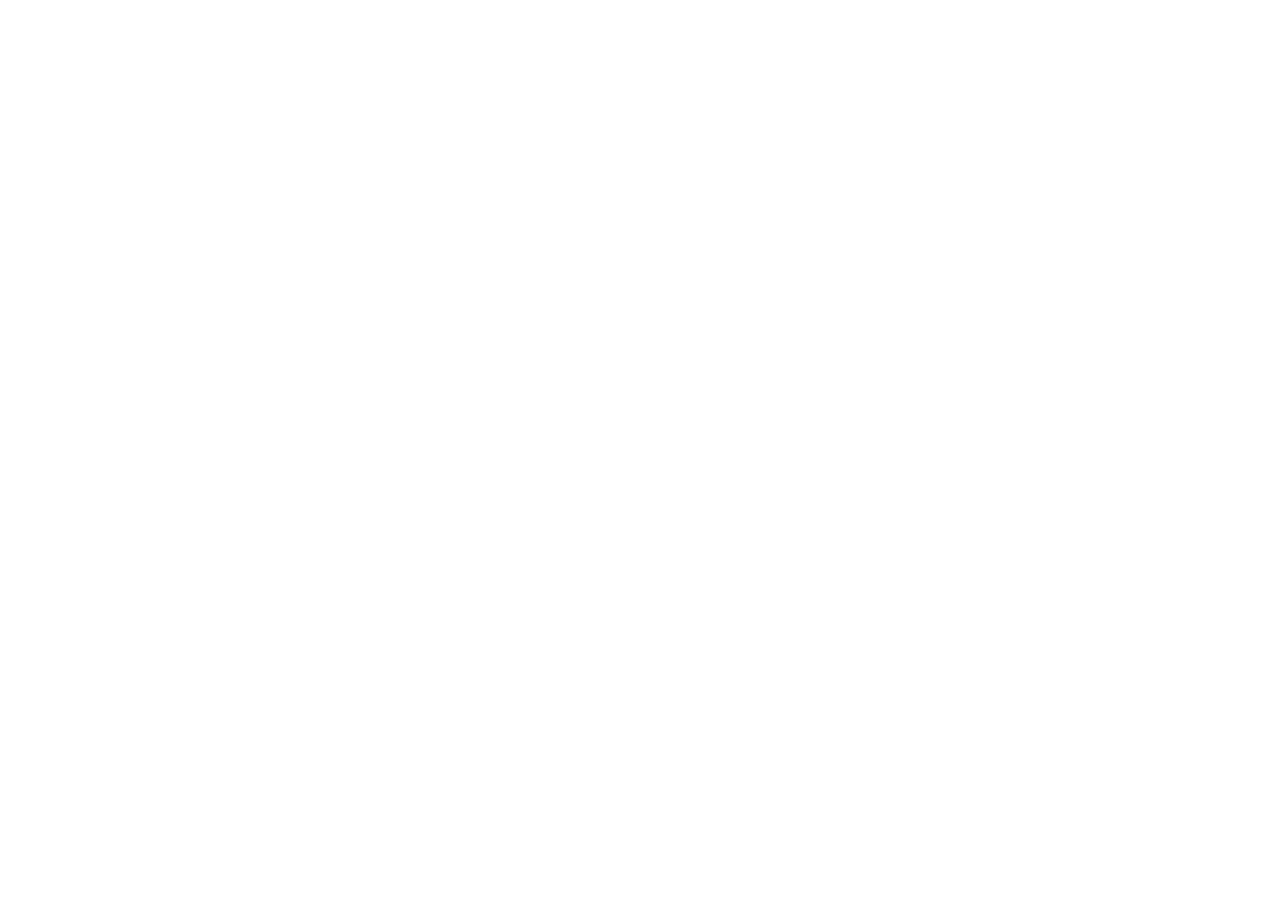
==== index.html @ 96e29d8b "primer-commit" ====
<!DOCTYPE html>
<html lang="en">
<head>
    <meta charset="UTF-8">
    <meta name="viewport" content="width=device-width, initial-scale=1.0">
    <title>Document</title>
</head>
<body>
    <script src="./main.js"></script>
</body>
</html>
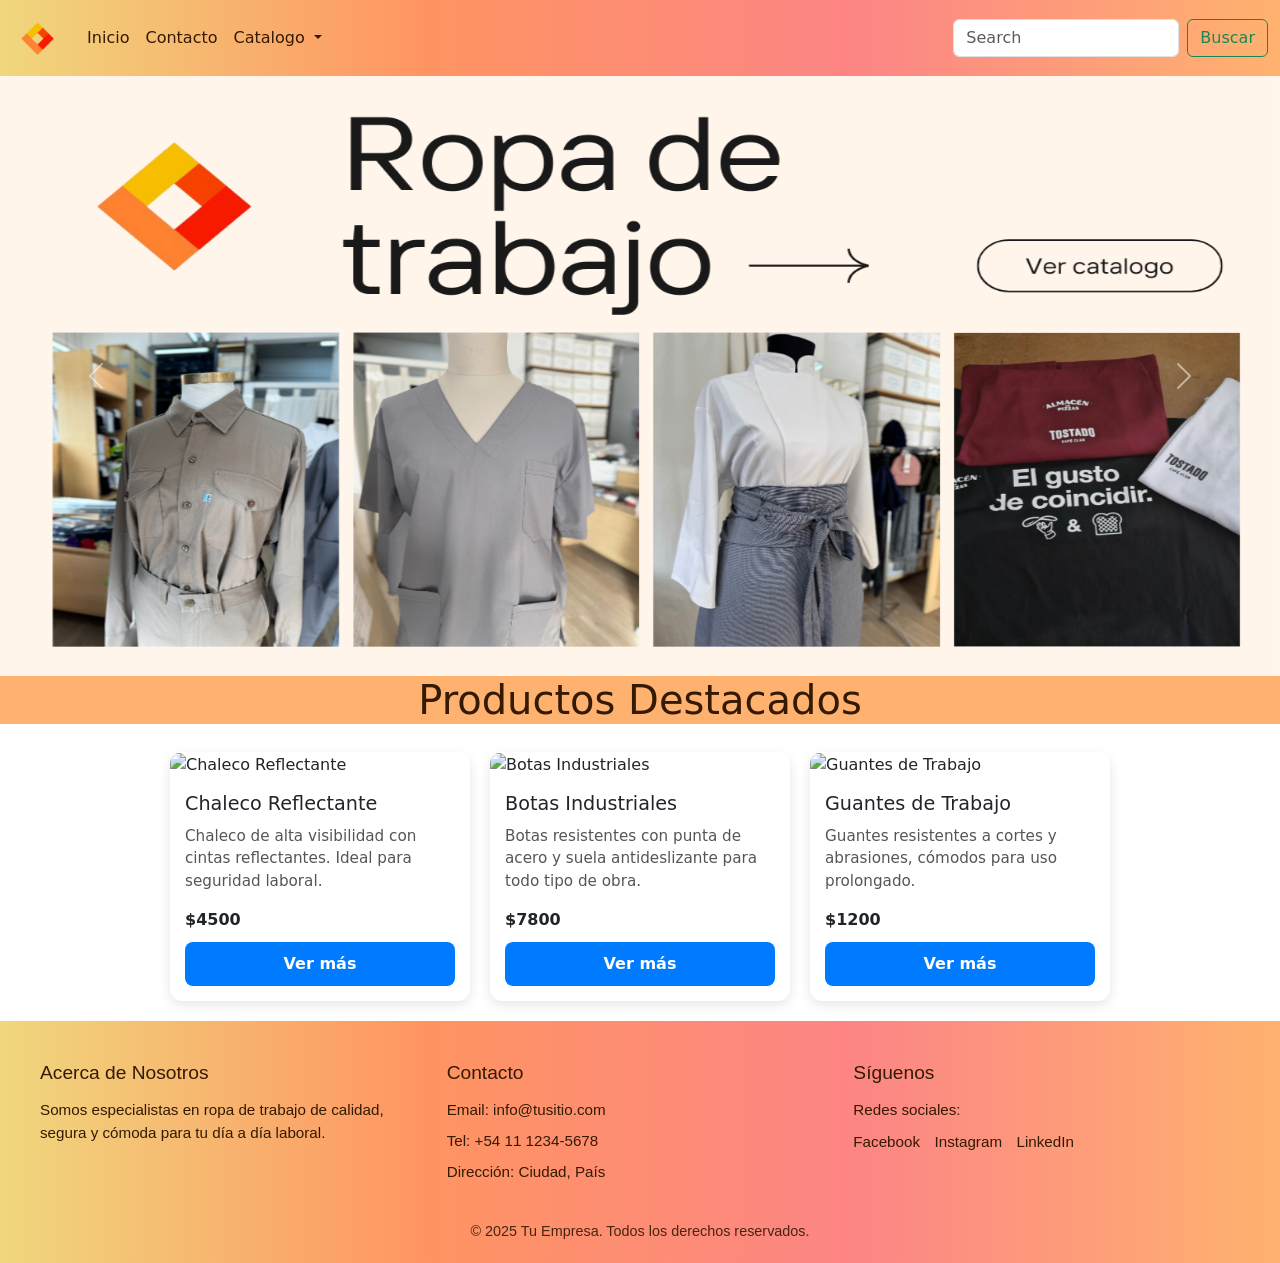
==== commit 64211ffd: "integracion-javascript" ====
--- a/index.html
+++ b/index.html
@@ -1,11 +1,153 @@
 <!DOCTYPE html>
 <html lang="en">
+
 <head>
     <meta charset="UTF-8">
     <meta name="viewport" content="width=device-width, initial-scale=1.0">
+    <link rel="stylesheet" href="./styles.css">
+    <link href="https://cdn.jsdelivr.net/npm/bootstrap@5.3.7/dist/css/bootstrap.min.css" rel="stylesheet"
+        integrity="sha384-LN+7fdVzj6u52u30Kp6M/trliBMCMKTyK833zpbD+pXdCLuTusPj697FH4R/5mcr" crossorigin="anonymous">
     <title>Document</title>
 </head>
+
 <body>
-    <script src="./main.js"></script>
+    <header>
+        <nav class="navbar navbar-expand-lg bg-body-tertiary">
+            <div class="container-fluid">
+                <a class="navbar-brand" href="#"><img
+                        src="./imagenes/43d55f45-c905-48ce-8552-bac542ca8ee4-removebg-preview.png" alt=""></a>
+                <button class="navbar-toggler" type="button" data-bs-toggle="collapse"
+                    data-bs-target="#navbarSupportedContent" aria-controls="navbarSupportedContent"
+                    aria-expanded="false" aria-label="Toggle navigation">
+                    <span class="navbar-toggler-icon"></span>
+                </button>
+                <div class="collapse navbar-collapse" id="navbarSupportedContent">
+                    <ul class="navbar-nav me-auto mb-2 mb-lg-0">
+                        <li class="nav-item">
+                            <a class="nav-link active" aria-current="page" href="#">Inicio</a>
+                        </li>
+                        <li class="nav-item">
+                            <a class="nav-link" href="#">Contacto</a>
+                        </li>
+                        <li class="nav-item dropdown">
+                            <a class="nav-link dropdown-toggle" href="#" role="button" data-bs-toggle="dropdown"
+                                aria-expanded="false">
+                                Catalogo
+                            </a>
+                            <ul class="dropdown-menu">
+                                <li><a class="dropdown-item" href="#">Sanidad</a></li>
+                                <li><a class="dropdown-item" href="#">Construcion</a></li>
+                                <li><a class="dropdown-item" href="#">Gastronomia</a></li>
+                            </ul>
+
+                    </ul>
+                    <form class="d-flex" role="search">
+                        <input class="form-control me-2" type="search" placeholder="Search" aria-label="Search" />
+                        <button class="btn btn-outline-success" type="submit">Buscar</button>
+                    </form>
+                </div>
+            </div>
+        </nav>
+    </header>
+    <section class="carrousel">
+        <div id="carouselExample" class="carousel slide">
+            <div class="carousel-inner">
+                <div class="carousel-item active">
+                    <img src="./imagenes/Sin título (Sitio web).png" class="d-block w-100" alt="...">
+                </div>
+                <div class="carousel-item">
+                    <img src="./imagenes/Sin título (Sitio web) (1).png" class="d-block w-100" alt="...">
+                </div>
+            </div>
+            <button class="carousel-control-prev" type="button" data-bs-target="#carouselExample" data-bs-slide="prev">
+                <span class="carousel-control-prev-icon" aria-hidden="true"></span>
+                <span class="visually-hidden">Previous</span>
+            </button>
+            <button class="carousel-control-next" type="button" data-bs-target="#carouselExample" data-bs-slide="next">
+                <span class="carousel-control-next-icon" aria-hidden="true"></span>
+                <span class="visually-hidden">Next</span>
+            </button>
+        </div>
+    </section>
+    <div class="productos-destacados">
+        <h1>Productos Destacados</h1>
+    </div>
+    <section class="tarjetas-container">
+        <div class="tarjeta">
+            <div class="tarjeta-imagen">
+                <img src="ruta-de-tu-imagen1.jpg" alt="Chaleco Reflectante">
+            </div>
+            <div class="tarjeta-contenido">
+                <h3 class="tarjeta-titulo">Chaleco Reflectante</h3>
+                <p class="tarjeta-descripcion">Chaleco de alta visibilidad con cintas reflectantes. Ideal para seguridad
+                    laboral.</p>
+                <span class="tarjeta-precio">$4500</span>
+                <a href="#" class="tarjeta-boton">Ver más</a>
+            </div>
+        </div>
+
+        <!-- Tarjeta 2 -->
+        <div class="tarjeta">
+            <div class="tarjeta-imagen">
+                <img src="ruta-de-tu-imagen2.jpg" alt="Botas Industriales">
+            </div>
+            <div class="tarjeta-contenido">
+                <h3 class="tarjeta-titulo">Botas Industriales</h3>
+                <p class="tarjeta-descripcion">Botas resistentes con punta de acero y suela antideslizante para todo
+                    tipo de obra.</p>
+                <span class="tarjeta-precio">$7800</span>
+                <a href="#" class="tarjeta-boton">Ver más</a>
+            </div>
+        </div>
+
+        <!-- Tarjeta 3 -->
+        <div class="tarjeta">
+            <div class="tarjeta-imagen">
+                <img src="ruta-de-tu-imagen3.jpg" alt="Guantes de Trabajo">
+            </div>
+            <div class="tarjeta-contenido">
+                <h3 class="tarjeta-titulo">Guantes de Trabajo</h3>
+                <p class="tarjeta-descripcion">Guantes resistentes a cortes y abrasiones, cómodos para uso prolongado.
+                </p>
+                <span class="tarjeta-precio">$1200</span>
+                <a href="#" class="tarjeta-boton">Ver más</a>
+            </div>
+        </div>
+    </section>
+
+
+    <footer class="footer">
+        <div class="footer-container">
+            <div class="footer-seccion">
+                <h4>Acerca de Nosotros</h4>
+                <p>Somos especialistas en ropa de trabajo de calidad, segura y cómoda para tu día a día laboral.</p>
+            </div>
+            <div class="footer-seccion">
+                <h4>Contacto</h4>
+                <p>Email: info@tusitio.com</p>
+                <p>Tel: +54 11 1234-5678</p>
+                <p>Dirección: Ciudad, País</p>
+            </div>
+            <div class="footer-seccion">
+                <h4>Síguenos</h4>
+                <p>Redes sociales:</p>
+                <div class="social-icons">
+                    <a href="#">Facebook</a>
+                    <a href="#">Instagram</a>
+                    <a href="#">LinkedIn</a>
+                </div>
+            </div>
+        </div>
+        <div class="footer-copy">
+            &copy; 2025 Tu Empresa. Todos los derechos reservados.
+        </div>
+    </footer>
+
+    <script src="https://cdn.jsdelivr.net/npm/bootstrap@5.3.7/dist/js/bootstrap.bundle.min.js"
+        integrity="sha384-ndDqU0Gzau9qJ1lfW4pNLlhNTkCfHzAVBReH9diLvGRem5+R9g2FzA8ZGN954O5Q"
+        crossorigin="anonymous"></script>
+    <script src="main.js"></script>
+
 </body>
+
 </html>
--- a/styles.css
+++ b/styles.css
@@ -0,0 +1,192 @@
+/* General */
+body {
+    margin: 0;
+    font-family: 'Poppins', sans-serif;
+    background-color: #fffaf5;
+    /* fondo claro */
+}
+
+/*NAV*/
+.navbar {
+    background: linear-gradient(90deg, #f0d77d, #ff9462, #fc8585, #ffb26f);
+    padding: 15px 40px;
+    position: absolute;
+    width: 100%;
+    z-index: 10;
+}
+
+.navbar-brand img {
+    height: 50px;
+}
+
+.nav-link {
+    color: #351a03 !important;
+    font-weight: 500;
+    transition: color 0.3s ease;
+}
+
+.nav-link:hover {
+    color: #F9C80E !important;
+}
+
+.dropdown-menu {
+    background: white;
+    border: none;
+}
+
+/* .dropdown-item {
+    color: #351a03 !important;
+}
+ */
+/*CARROUSEL*/
+
+.carousel-inner img {
+    height: 600px;
+}
+
+/*TARJETAS*/
+
+.productos-destacados{
+    color: #351a03;
+    background-color: #ffb26f;
+    text-align: center;
+
+}
+.tarjetas-container {
+    display: flex;
+    flex-wrap: wrap;
+    gap: 20px;
+    justify-content: center;
+    padding: 20px;
+}
+
+.tarjeta {
+    background-color: #fff;
+    border-radius: 12px;
+    overflow: hidden;
+    width: 300px;
+    box-shadow: 0 4px 12px rgba(0, 0, 0, 0.1);
+    display: flex;
+    flex-direction: column;
+    transition: transform 0.2s, box-shadow 0.2s;
+}
+
+.tarjeta:hover {
+    transform: translateY(-5px);
+    box-shadow: 0 8px 20px rgba(0, 0, 0, 0.2);
+}
+
+.tarjeta-imagen img {
+    width: 100%;
+    height: 200px;
+    object-fit: cover;
+}
+
+.tarjeta-contenido {
+    padding: 15px;
+    display: flex;
+    flex-direction: column;
+    flex-grow: 1;
+}
+
+.tarjeta-titulo {
+    font-size: 1.2rem;
+    margin-bottom: 10px;
+}
+
+.tarjeta-descripcion {
+    font-size: 0.95rem;
+    color: #555;
+    margin-bottom: 15px;
+    flex-grow: 1;
+}
+
+.tarjeta-precio {
+    font-weight: bold;
+    margin-bottom: 10px;
+}
+
+.tarjeta-boton {
+    text-decoration: none;
+    text-align: center;
+    padding: 10px 0;
+    background-color: #007bff;
+    color: #fff;
+    border-radius: 8px;
+    font-weight: bold;
+    transition: background-color 0.2s;
+}
+
+.tarjeta-boton:hover {
+    background-color: #0056b3;
+}
+
+
+@media (max-width: 650px) {
+    .tarjeta {
+        width: 90%;
+    }
+}
+
+/*FOOTER*/
+.footer {
+    background: linear-gradient(90deg, #f0d77d, #ff9462, #fc8585, #ffb26f);
+    color: #351a03;
+    padding: 40px 20px 20px 20px;
+    font-family: Arial, sans-serif;
+}
+
+.footer-container {
+    display: flex;
+    flex-wrap: wrap;
+    justify-content: space-between;
+    gap: 20px;
+    max-width: 1200px;
+    margin: 0 auto;
+}
+
+.footer-seccion {
+    flex: 1 1 250px;
+}
+
+.footer-seccion h4 {
+    margin-bottom: 15px;
+    font-size: 1.2rem;
+}
+
+.footer-seccion p,
+.footer-seccion a {
+    font-size: 0.95rem;
+    color: #351a03;
+    text-decoration: none;
+    margin-bottom: 8px;
+}
+
+.footer-seccion a:hover {
+    text-decoration: underline;
+}
+
+.social-icons a {
+    display: inline-block;
+    margin-right: 10px;
+}
+
+.footer-copy {
+    text-align: center;
+    margin-top: 30px;
+    font-size: 0.9rem;
+    opacity: 0.9;
+}
+
+/* Responsivo */
+@media (max-width: 768px) {
+    .footer-container {
+        flex-direction: column;
+        align-items: center;
+        text-align: center;
+    }
+
+    .footer-seccion {
+        flex: unset;
+    }
+}
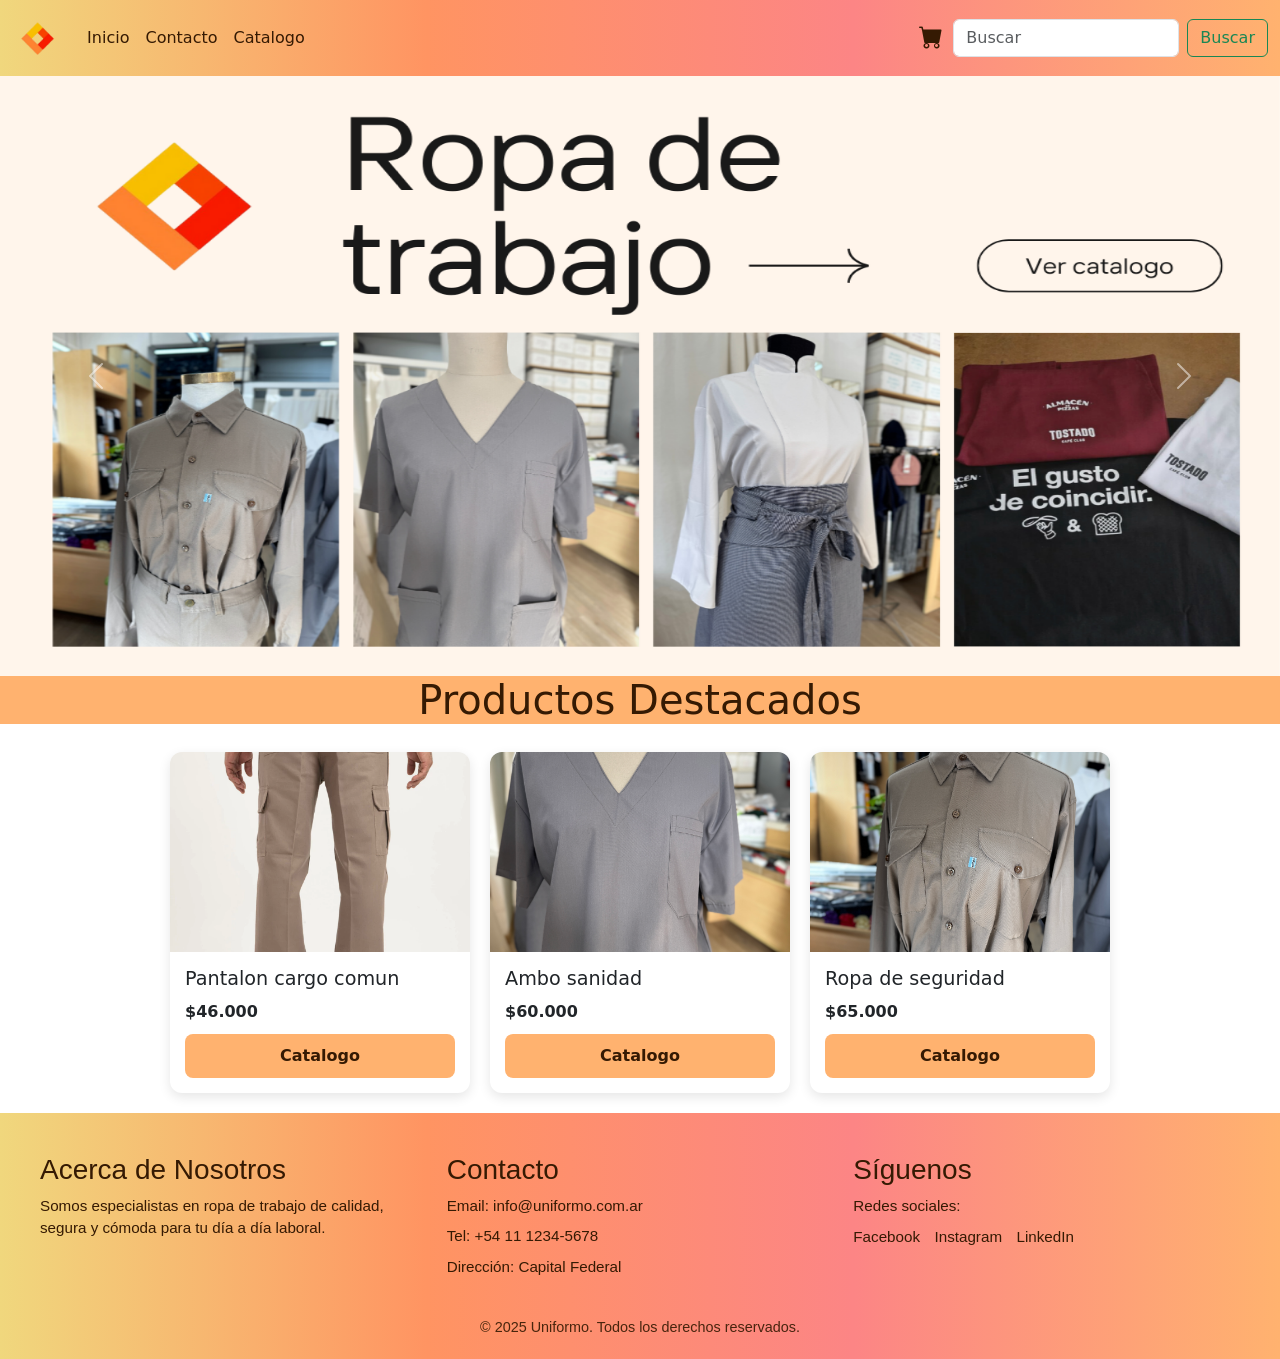
==== commit d3aa77c0: "correcion" ====
--- a/index.html
+++ b/index.html
@@ -1,153 +1,186 @@
 <!DOCTYPE html>
 <html lang="en">
+  <head>
+    <meta charset="UTF-8" />
+    <meta name="viewport" content="width=device-width, initial-scale=1.0" />
+    <link
+      rel="stylesheet"
+      href="https://cdn.jsdelivr.net/npm/bootstrap-icons@1.11.1/font/bootstrap-icons.css"
+    />
+    <link rel="stylesheet" href="./styles.css" />
+    <link
+      href="https://cdn.jsdelivr.net/npm/bootstrap@5.3.7/dist/css/bootstrap.min.css"
+      rel="stylesheet"
+      integrity="sha384-LN+7fdVzj6u52u30Kp6M/trliBMCMKTyK833zpbD+pXdCLuTusPj697FH4R/5mcr"
+      crossorigin="anonymous"
+    />
+    <title>Uniformo</title>
+  </head>
 
-<head>
-    <meta charset="UTF-8">
-    <meta name="viewport" content="width=device-width, initial-scale=1.0">
-    <link rel="stylesheet" href="./styles.css">
-    <link href="https://cdn.jsdelivr.net/npm/bootstrap@5.3.7/dist/css/bootstrap.min.css" rel="stylesheet"
-        integrity="sha384-LN+7fdVzj6u52u30Kp6M/trliBMCMKTyK833zpbD+pXdCLuTusPj697FH4R/5mcr" crossorigin="anonymous">
-    <title>Document</title>
-</head>
+  <body>
+    <header>
+      <nav class="navbar navbar-expand-lg bg-body-tertiary">
+        <div class="container-fluid">
+          <a class="navbar-brand" href="#"
+            ><img
+              src="./image/43d55f45-c905-48ce-8552-bac542ca8ee4-removebg-preview.png"
+              alt=""
+          /></a>
+          <button
+            class="navbar-toggler"
+            type="button"
+            data-bs-toggle="collapse"
+            data-bs-target="#navbarSupportedContent"
+            aria-controls="navbarSupportedContent"
+            aria-expanded="false"
+            aria-label="Toggle navigation"
+          >
+            <span class="navbar-toggler-icon"></span>
+          </button>
+          <div class="collapse navbar-collapse" id="navbarSupportedContent">
+            <ul class="navbar-nav me-auto mb-2 mb-lg-0">
+              <li class="nav-item">
+                <a class="nav-link active" aria-current="page" href="#"
+                  >Inicio</a
+                >
+              </li>
+              <li class="nav-item">
+                <a class="nav-link" href="./pages/contacto.html">Contacto</a>
+              </li>
+                   <li class="nav-item">
+                <a class="nav-link" href="./pages/catalogo.html">Catalogo</a>
+              </li>
+            </ul>
 
-<body>
-    <header>
-        <nav class="navbar navbar-expand-lg bg-body-tertiary">
-            <div class="container-fluid">
-                <a class="navbar-brand" href="#"><img
-                        src="./imagenes/43d55f45-c905-48ce-8552-bac542ca8ee4-removebg-preview.png" alt=""></a>
-                <button class="navbar-toggler" type="button" data-bs-toggle="collapse"
-                    data-bs-target="#navbarSupportedContent" aria-controls="navbarSupportedContent"
-                    aria-expanded="false" aria-label="Toggle navigation">
-                    <span class="navbar-toggler-icon"></span>
-                </button>
-                <div class="collapse navbar-collapse" id="navbarSupportedContent">
-                    <ul class="navbar-nav me-auto mb-2 mb-lg-0">
-                        <li class="nav-item">
-                            <a class="nav-link active" aria-current="page" href="#">Inicio</a>
-                        </li>
-                        <li class="nav-item">
-                            <a class="nav-link" href="#">Contacto</a>
-                        </li>
-                        <li class="nav-item dropdown">
-                            <a class="nav-link dropdown-toggle" href="#" role="button" data-bs-toggle="dropdown"
-                                aria-expanded="false">
-                                Catalogo
-                            </a>
-                            <ul class="dropdown-menu">
-                                <li><a class="dropdown-item" href="#">Sanidad</a></li>
-                                <li><a class="dropdown-item" href="#">Construcion</a></li>
-                                <li><a class="dropdown-item" href="#">Gastronomia</a></li>
-                            </ul>
-
-                    </ul>
-                    <form class="d-flex" role="search">
-                        <input class="form-control me-2" type="search" placeholder="Search" aria-label="Search" />
-                        <button class="btn btn-outline-success" type="submit">Buscar</button>
-                    </form>
-                </div>
-            </div>
-        </nav>
+            <form class="d-flex" role="search">
+              <a href="./pages/carito.html" class="cart-icon">
+                <i class="bi bi-cart-fill"></i>
+              </a>
+              <input
+                class="form-control me-2"
+                type="search"
+                placeholder="Buscar"
+                aria-label="search"
+              />
+              <button class="btn btn-outline-success" type="submit">
+                Buscar
+              </button>
+            </form>
+          </div>
+        </div>
+      </nav>
     </header>
     <section class="carrousel">
-        <div id="carouselExample" class="carousel slide">
-            <div class="carousel-inner">
-                <div class="carousel-item active">
-                    <img src="./imagenes/Sin título (Sitio web).png" class="d-block w-100" alt="...">
-                </div>
-                <div class="carousel-item">
-                    <img src="./imagenes/Sin título (Sitio web) (1).png" class="d-block w-100" alt="...">
-                </div>
-            </div>
-            <button class="carousel-control-prev" type="button" data-bs-target="#carouselExample" data-bs-slide="prev">
-                <span class="carousel-control-prev-icon" aria-hidden="true"></span>
-                <span class="visually-hidden">Previous</span>
-            </button>
-            <button class="carousel-control-next" type="button" data-bs-target="#carouselExample" data-bs-slide="next">
-                <span class="carousel-control-next-icon" aria-hidden="true"></span>
-                <span class="visually-hidden">Next</span>
-            </button>
+      <div id="carouselExample" class="carousel slide">
+        <div class="carousel-inner">
+          <div class="carousel-item active">
+            <img
+              src="./image/Sin título (Sitio web).png"
+              class="d-block w-100"
+              alt="..."
+            />
+          </div>
+          <div class="carousel-item">
+            <img
+              src="./image/Sin título (Sitio web) (1).png"
+              class="d-block w-100"
+              alt="..."
+            />
+          </div>
         </div>
+        <button
+          class="carousel-control-prev"
+          type="button"
+          data-bs-target="#carouselExample"
+          data-bs-slide="prev"
+        >
+          <span class="carousel-control-prev-icon" aria-hidden="true"></span>
+          <span class="visually-hidden">Previous</span>
+        </button>
+        <button
+          class="carousel-control-next"
+          type="button"
+          data-bs-target="#carouselExample"
+          data-bs-slide="next"
+        >
+          <span class="carousel-control-next-icon" aria-hidden="true"></span>
+          <span class="visually-hidden">Next</span>
+        </button>
+      </div>
     </section>
     <div class="productos-destacados">
-        <h1>Productos Destacados</h1>
+      <h1>Productos Destacados</h1>
     </div>
     <section class="tarjetas-container">
-        <div class="tarjeta">
-            <div class="tarjeta-imagen">
-                <img src="ruta-de-tu-imagen1.jpg" alt="Chaleco Reflectante">
-            </div>
-            <div class="tarjeta-contenido">
-                <h3 class="tarjeta-titulo">Chaleco Reflectante</h3>
-                <p class="tarjeta-descripcion">Chaleco de alta visibilidad con cintas reflectantes. Ideal para seguridad
-                    laboral.</p>
-                <span class="tarjeta-precio">$4500</span>
-                <a href="#" class="tarjeta-boton">Ver más</a>
-            </div>
+      <div class="tarjeta">
+        <div class="tarjeta-imagen">
+          <img src="./image/cargo comun.webp" alt="Pantalon cargo comun" />
         </div>
-
-        <!-- Tarjeta 2 -->
-        <div class="tarjeta">
-            <div class="tarjeta-imagen">
-                <img src="ruta-de-tu-imagen2.jpg" alt="Botas Industriales">
-            </div>
-            <div class="tarjeta-contenido">
-                <h3 class="tarjeta-titulo">Botas Industriales</h3>
-                <p class="tarjeta-descripcion">Botas resistentes con punta de acero y suela antideslizante para todo
-                    tipo de obra.</p>
-                <span class="tarjeta-precio">$7800</span>
-                <a href="#" class="tarjeta-boton">Ver más</a>
-            </div>
+        <div class="tarjeta-contenido">
+          <h3 class="tarjeta-titulo">Pantalon cargo comun</h3>
+          <span class="tarjeta-precio">$46.000</span>
+          <a href="./pages/catalogo.html" class="tarjeta-boton">Catalogo</a>
         </div>
-
-        <!-- Tarjeta 3 -->
-        <div class="tarjeta">
-            <div class="tarjeta-imagen">
-                <img src="ruta-de-tu-imagen3.jpg" alt="Guantes de Trabajo">
-            </div>
-            <div class="tarjeta-contenido">
-                <h3 class="tarjeta-titulo">Guantes de Trabajo</h3>
-                <p class="tarjeta-descripcion">Guantes resistentes a cortes y abrasiones, cómodos para uso prolongado.
-                </p>
-                <span class="tarjeta-precio">$1200</span>
-                <a href="#" class="tarjeta-boton">Ver más</a>
-            </div>
+      </div>
+      <div class="tarjeta">
+        <div class="tarjeta-imagen">
+          <img src="./image/ambo.JPG" alt="Ambo sanidad" />
         </div>
+        <div class="tarjeta-contenido">
+          <h3 class="tarjeta-titulo">Ambo sanidad</h3>
+          <span class="tarjeta-precio">$60.000</span>
+          <a href="./pages/catalogo.html" class="tarjeta-boton">Catalogo</a>
+        </div>
+      </div>
+      <div class="tarjeta">
+        <div class="tarjeta-imagen">
+          <img src="./image/ropa de seguridad.JPG" alt="Ropa de seguridad" />
+        </div>
+        <div class="tarjeta-contenido">
+          <h3 class="tarjeta-titulo">Ropa de seguridad</h3>
+          <span class="tarjeta-precio">$65.000</span>
+          <a href="./pages/catalogo.html" class="tarjeta-boton">Catalogo</a>
+        </div>
+      </div>
     </section>
 
-
     <footer class="footer">
-        <div class="footer-container">
-            <div class="footer-seccion">
-                <h4>Acerca de Nosotros</h4>
-                <p>Somos especialistas en ropa de trabajo de calidad, segura y cómoda para tu día a día laboral.</p>
-            </div>
-            <div class="footer-seccion">
-                <h4>Contacto</h4>
-                <p>Email: info@tusitio.com</p>
-                <p>Tel: +54 11 1234-5678</p>
-                <p>Dirección: Ciudad, País</p>
-            </div>
-            <div class="footer-seccion">
-                <h4>Síguenos</h4>
-                <p>Redes sociales:</p>
-                <div class="social-icons">
-                    <a href="#">Facebook</a>
-                    <a href="#">Instagram</a>
-                    <a href="#">LinkedIn</a>
-                </div>
-            </div>
+      <div class="footer-container">
+        <div class="footer-seccion">
+          <h3>Acerca de Nosotros</h3>
+          <p>
+            Somos especialistas en ropa de trabajo de calidad, segura y cómoda
+            para tu día a día laboral.
+          </p>
         </div>
-        <div class="footer-copy">
-            &copy; 2025 Tu Empresa. Todos los derechos reservados.
+        <div class="footer-seccion">
+          <h3>Contacto</h3>
+          <p>Email: info@uniformo.com.ar</p>
+          <p>Tel: +54 11 1234-5678</p>
+          <p>Dirección: Capital Federal</p>
         </div>
+        <div class="footer-seccion">
+          <h3>Síguenos</h3>
+          <p>Redes sociales:</p>
+          <div class="social-icons">
+            <a href="https://www.facebook.com/"
+              ><img src="" alt="" />Facebook</a
+            >
+            <a href="https://www.instagram.com/">Instagram</a>
+            <a href="https://www.linkedin.com/">LinkedIn</a>
+          </div>
+        </div>
+      </div>
+      <div class="footer-copy">
+        &copy; 2025 Uniformo. Todos los derechos reservados.
+      </div>
     </footer>
 
-    <script src="https://cdn.jsdelivr.net/npm/bootstrap@5.3.7/dist/js/bootstrap.bundle.min.js"
-        integrity="sha384-ndDqU0Gzau9qJ1lfW4pNLlhNTkCfHzAVBReH9diLvGRem5+R9g2FzA8ZGN954O5Q"
-        crossorigin="anonymous"></script>
-    <script src="main.js"></script>
-
-</body>
-
-</html>+    <script
+      src="https://cdn.jsdelivr.net/npm/bootstrap@5.3.7/dist/js/bootstrap.bundle.min.js"
+      integrity="sha384-ndDqU0Gzau9qJ1lfW4pNLlhNTkCfHzAVBReH9diLvGRem5+R9g2FzA8ZGN954O5Q"
+      crossorigin="anonymous"
+    ></script>
+    <script src="./javascript/carrito.js"></script>
+  </body>
+</html>
--- a/styles.css
+++ b/styles.css
@@ -1,192 +1,206 @@
 /* General */
 body {
-    margin: 0;
-    font-family: 'Poppins', sans-serif;
-    background-color: #fffaf5;
-    /* fondo claro */
+  margin: 0;
+  font-family: "Poppins", sans-serif;
+  background-color: #fffaf5;
+
 }
 
 /*NAV*/
 .navbar {
-    background: linear-gradient(90deg, #f0d77d, #ff9462, #fc8585, #ffb26f);
-    padding: 15px 40px;
-    position: absolute;
-    width: 100%;
-    z-index: 10;
+  background: linear-gradient(90deg, #f0d77d, #ff9462, #fc8585, #ffb26f);
+  padding: 15px 40px;
+  position: absolute;
+  width: 100%;
+  z-index: 10;
 }
 
 .navbar-brand img {
-    height: 50px;
+  height: 50px;
 }
 
 .nav-link {
-    color: #351a03 !important;
-    font-weight: 500;
-    transition: color 0.3s ease;
+  color: #351a03 !important;
+  font-weight: 500;
+  transition: color 0.3s ease;
 }
 
 .nav-link:hover {
-    color: #F9C80E !important;
+  color: #f9c80e !important;
 }
 
 .dropdown-menu {
-    background: white;
-    border: none;
-}
-
-/* .dropdown-item {
-    color: #351a03 !important;
-}
- */
+  background: white;
+  border: none;
+}
+
 /*CARROUSEL*/
 
 .carousel-inner img {
-    height: 600px;
+  height: 600px;
 }
 
 /*TARJETAS*/
 
-.productos-destacados{
-    color: #351a03;
-    background-color: #ffb26f;
-    text-align: center;
-
+.productos-destacados {
+  color: #351a03;
+  background-color: #ffb26f;
+  text-align: center;
 }
 .tarjetas-container {
-    display: flex;
-    flex-wrap: wrap;
-    gap: 20px;
-    justify-content: center;
-    padding: 20px;
+  display: flex;
+  flex-wrap: wrap;
+  gap: 20px;
+  justify-content: center;
+  padding: 20px;
 }
 
 .tarjeta {
-    background-color: #fff;
-    border-radius: 12px;
-    overflow: hidden;
-    width: 300px;
-    box-shadow: 0 4px 12px rgba(0, 0, 0, 0.1);
-    display: flex;
-    flex-direction: column;
-    transition: transform 0.2s, box-shadow 0.2s;
+  background-color: #fff;
+  border-radius: 12px;
+  overflow: hidden;
+  width: 300px;
+  box-shadow: 0 4px 12px rgba(0, 0, 0, 0.1);
+  display: flex;
+  flex-direction: column;
+  transition: transform 0.2s, box-shadow 0.2s;
 }
 
 .tarjeta:hover {
-    transform: translateY(-5px);
-    box-shadow: 0 8px 20px rgba(0, 0, 0, 0.2);
+  transform: translateY(-5px);
+  box-shadow: 0 8px 20px rgba(0, 0, 0, 0.2);
 }
 
 .tarjeta-imagen img {
-    width: 100%;
-    height: 200px;
-    object-fit: cover;
+  width: 100%;
+  height: 200px;
+  object-fit: cover;
 }
 
 .tarjeta-contenido {
-    padding: 15px;
-    display: flex;
-    flex-direction: column;
-    flex-grow: 1;
+  padding: 15px;
+  display: flex;
+  flex-direction: column;
+  flex-grow: 1;
 }
 
 .tarjeta-titulo {
-    font-size: 1.2rem;
-    margin-bottom: 10px;
+  font-size: 1.2rem;
+  margin-bottom: 10px;
 }
 
 .tarjeta-descripcion {
-    font-size: 0.95rem;
-    color: #555;
-    margin-bottom: 15px;
-    flex-grow: 1;
+  font-size: 0.95rem;
+  color: #555;
+  margin-bottom: 15px;
+  flex-grow: 1;
 }
 
 .tarjeta-precio {
-    font-weight: bold;
-    margin-bottom: 10px;
+  font-weight: bold;
+  margin-bottom: 10px;
 }
 
 .tarjeta-boton {
-    text-decoration: none;
-    text-align: center;
-    padding: 10px 0;
-    background-color: #007bff;
-    color: #fff;
-    border-radius: 8px;
-    font-weight: bold;
-    transition: background-color 0.2s;
+  text-decoration: none;
+  text-align: center;
+  padding: 10px 0;
+  background-color: #ffb26f;
+  color: #351a03;
+  border-radius: 8px;
+  font-weight: bold;
+  transition: background-color 0.2s;
 }
 
 .tarjeta-boton:hover {
-    background-color: #0056b3;
-}
-
+  background-color: #0056b3;
+}
 
 @media (max-width: 650px) {
-    .tarjeta {
-        width: 90%;
-    }
+  .tarjeta {
+    width: 90%;
+  }
 }
 
 /*FOOTER*/
 .footer {
-    background: linear-gradient(90deg, #f0d77d, #ff9462, #fc8585, #ffb26f);
-    color: #351a03;
-    padding: 40px 20px 20px 20px;
-    font-family: Arial, sans-serif;
+  background: linear-gradient(90deg, #f0d77d, #ff9462, #fc8585, #ffb26f);
+  color: #351a03;
+  padding: 40px 20px 20px 20px;
+  font-family: Arial, sans-serif;
 }
 
 .footer-container {
-    display: flex;
-    flex-wrap: wrap;
-    justify-content: space-between;
-    gap: 20px;
-    max-width: 1200px;
-    margin: 0 auto;
+  display: flex;
+  flex-wrap: wrap;
+  justify-content: space-between;
+  gap: 20px;
+  max-width: 1200px;
+  margin: 0 auto;
 }
 
 .footer-seccion {
-    flex: 1 1 250px;
+  flex: 1 1 250px;
 }
 
 .footer-seccion h4 {
-    margin-bottom: 15px;
-    font-size: 1.2rem;
+  margin-bottom: 15px;
+  font-size: 1.2rem;
 }
 
 .footer-seccion p,
 .footer-seccion a {
-    font-size: 0.95rem;
-    color: #351a03;
-    text-decoration: none;
-    margin-bottom: 8px;
+  font-size: 0.95rem;
+  color: #351a03;
+  text-decoration: none;
+  margin-bottom: 8px;
 }
 
 .footer-seccion a:hover {
-    text-decoration: underline;
+  text-decoration: underline;
 }
 
 .social-icons a {
-    display: inline-block;
-    margin-right: 10px;
+  display: inline-block;
+  margin-right: 10px;
 }
 
 .footer-copy {
-    text-align: center;
-    margin-top: 30px;
-    font-size: 0.9rem;
-    opacity: 0.9;
+  text-align: center;
+  margin-top: 30px;
+  font-size: 0.9rem;
+  opacity: 0.9;
 }
 
 /* Responsivo */
 @media (max-width: 768px) {
-    .footer-container {
-        flex-direction: column;
-        align-items: center;
-        text-align: center;
-    }
-
-    .footer-seccion {
-        flex: unset;
-    }
-}+  .footer-container {
+    flex-direction: column;
+    align-items: center;
+    text-align: center;
+  }
+
+  .footer-seccion {
+    flex: unset;
+  }
+}
+
+/*CARRITO*/
+.cart-icon {
+  font-size: 1.5rem;
+  color: #351a03;
+  margin-right: 10px;
+  display: flex;
+  align-items: center;
+}
+
+.cart-icon:hover {
+  color: #f9c80e;
+}
+
+.producto-titulo h2,
+.producto-titulo h1 {
+  color: #351a03;
+  background-color: #ffb26f;
+  text-align: center;
+}
